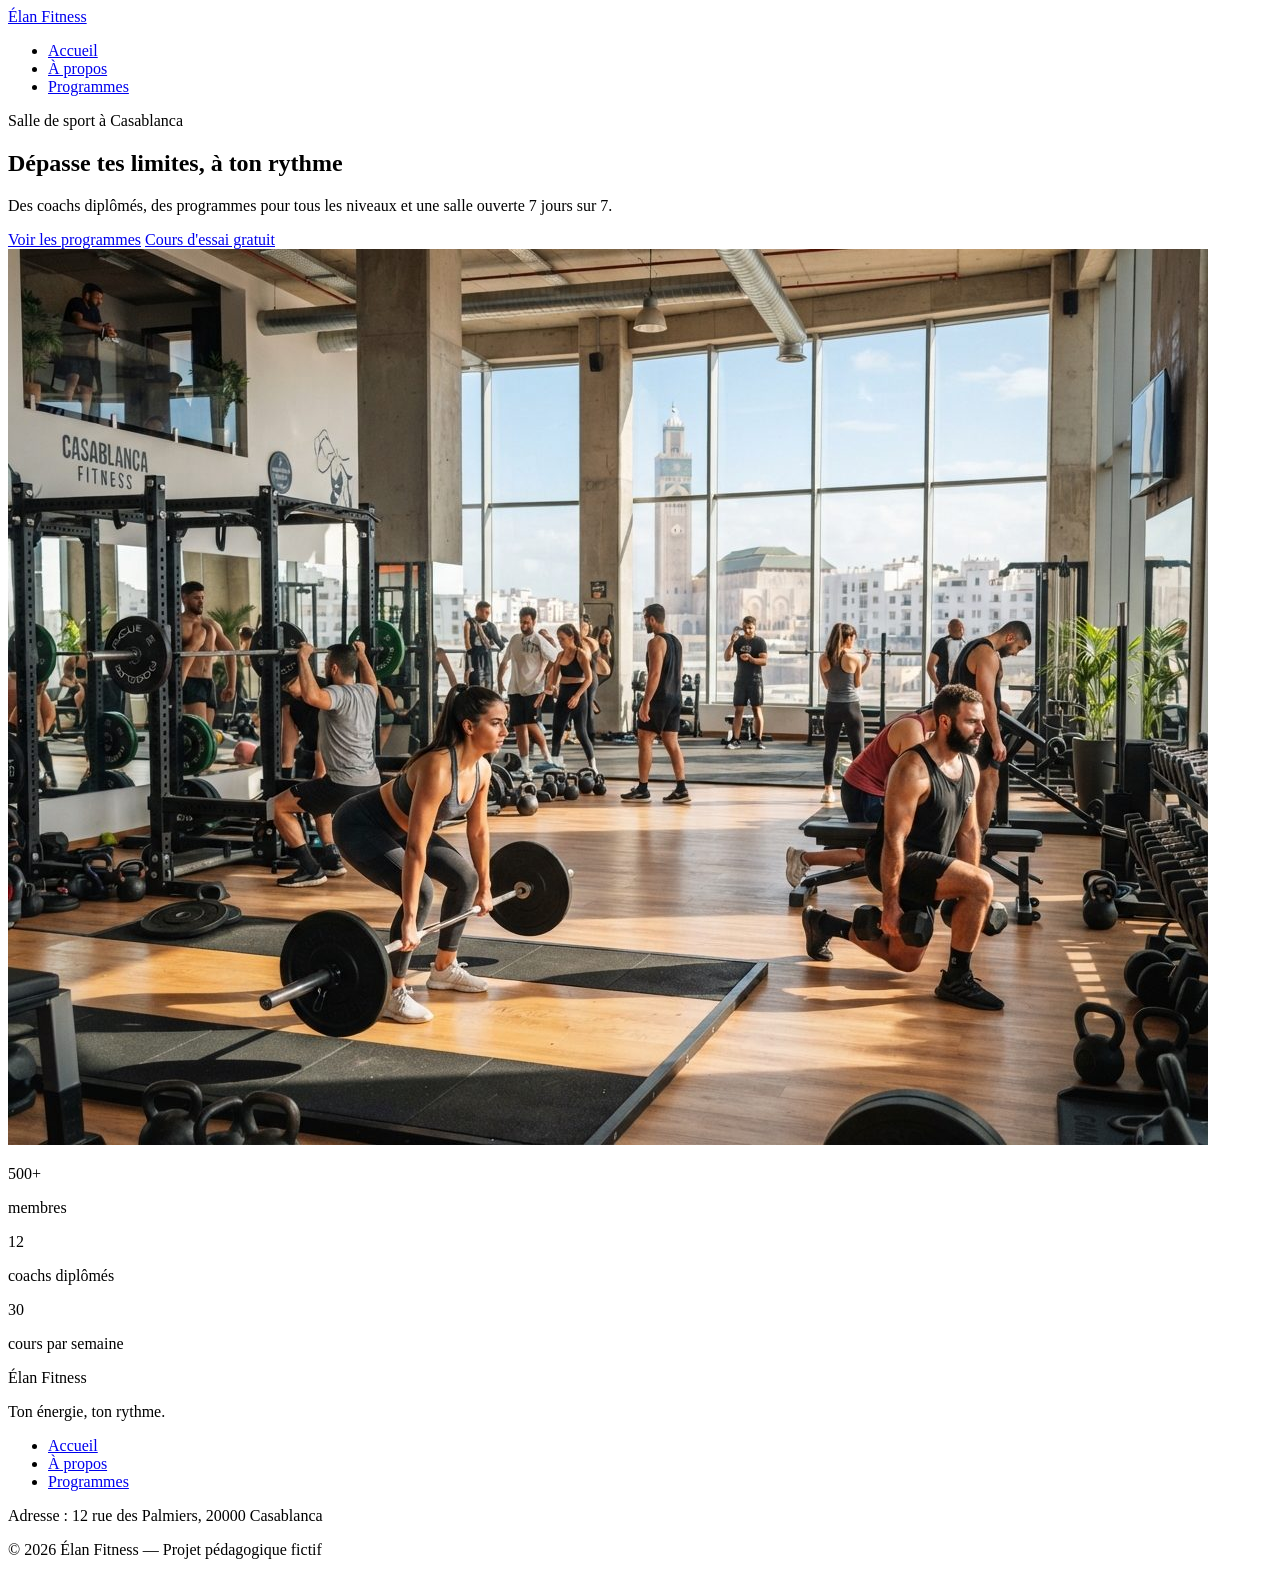
==== index.html @ 9bc46e68 "convert layout to multiple pages" ====
<!DOCTYPE html>
<html lang="fr">
<head>
  <meta charset="UTF-8">
  <meta name="viewport" content="width=device-width, initial-scale=1">
  <meta name="description" content="Élan Fitness, salle de sport à Casablanca : musculation, yoga, cardio et boxe fitness avec des coachs diplômés. Réservez votre cours d'essai gratuit.">
  <title>Élan Fitness | Salle de sport à Casablanca</title>

  <link rel="preconnect" href="https://fonts.googleapis.com">
  <link rel="preconnect" href="https://fonts.gstatic.com" crossorigin>
  <link href="https://fonts.googleapis.com/css2?family=Inter:wght@400;500;600&family=Poppins:wght@600;700;800&display=swap" rel="stylesheet">
  <link rel="stylesheet" href="style.css">

</head>

<body>

  <header class="en-tete">
    <div class="conteneur en-tete-contenu">
      <a href="#accueil" class="logo">Élan Fitness</a>

      <nav aria-label="Navigation principale">
        <ul class="menu">
          <li><a href="index.html" class="lien-actif">Accueil</a></li>
          <li><a href="propose.html">À propos</a></li>
          <li><a href="programmes.html">Programmes</a></li>
        </ul>
      </nav>
    </div>
  </header>

  <main>

    <section id="accueil" class="hero">
      <div class="conteneur">

        <div class="hero-contenu">
          <div class="hero-texte">
            <p class="sur-titre">Salle de sport à Casablanca</p>
            <h1>Dépasse tes limites, à ton rythme</h1>
            <p class="hero-description">
              Des coachs diplômés, des programmes pour tous les niveaux et une salle ouverte 7 jours sur 7.
            </p>
            <div class="boutons">
              <a href="#programmes" class="bouton bouton-principal">Voir les programmes</a>
              <a href="#contact" class="bouton bouton-secondaire">Cours d'essai gratuit</a>
            </div>
          </div>

          <img class="hero-image" src="img/hero.jpg" alt="Des personnes s'entraînent dans une salle de sport lumineuse à Casablanca">
        </div>

        <div class="chiffres">
          <div class="chiffre">
            <p class="chiffre-nombre">500+</p>
            <p>membres</p>
          </div>
          <div class="chiffre">
            <p class="chiffre-nombre">12</p>
            <p>coachs diplômés</p>
          </div>
          <div class="chiffre">
            <p class="chiffre-nombre">30</p>
            <p>cours par semaine</p>
          </div>
        </div>

      </div>
    </section>

  </main>

  <footer class="pied-de-page">
    <div class="conteneur">

      <div class="pied-haut">
        <div>
          <p class="logo logo-clair">Élan Fitness</p>
          <p class="slogan">Ton énergie, ton rythme.</p>
        </div>

        <nav aria-label="Navigation du pied de page">
          <ul class="menu menu-pied">
            <li><a href="#accueil">Accueil</a></li>
            <li><a href="#a-propos">À propos</a></li>
            <li><a href="#programmes">Programmes</a></li>
          </ul>
        </nav>
      </div>

      <div class="pied-bas">
        <p>Adresse : 12 rue des Palmiers, 20000 Casablanca</p>
        <p>&copy; 2026 Élan Fitness — Projet pédagogique fictif</p>
      </div>

    </div>
  </footer>

</body>
</html>
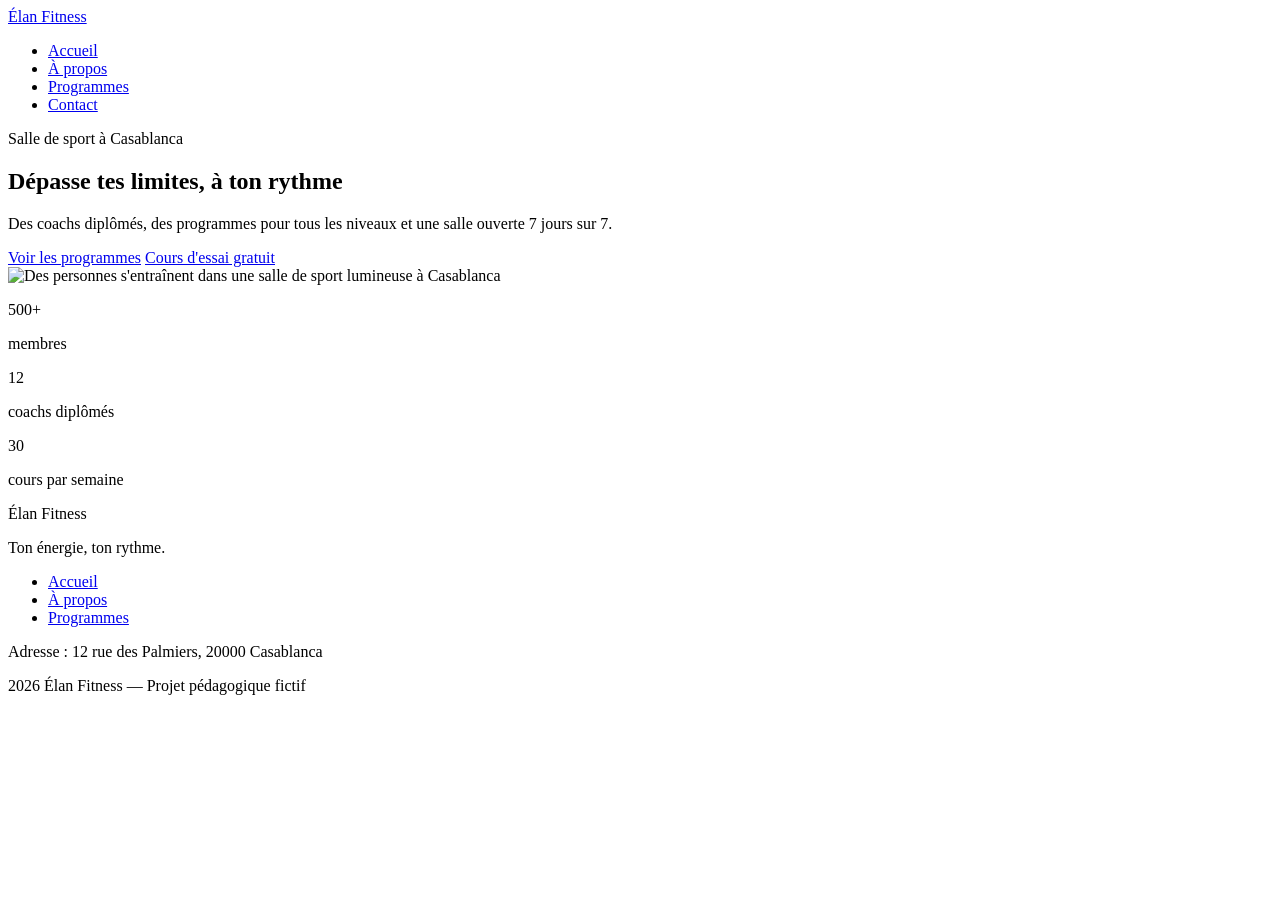
==== commit bd874eec: "convert layout to multiple pages (done)." ====
--- a/index.html
+++ b/index.html
@@ -24,6 +24,8 @@
           <li><a href="index.html" class="lien-actif">Accueil</a></li>
           <li><a href="propose.html">À propos</a></li>
           <li><a href="programmes.html">Programmes</a></li>
+          <li><a href="contact.html">Contact</a></li>
+
         </ul>
       </nav>
     </div>
@@ -90,7 +92,7 @@
 
       <div class="pied-bas">
         <p>Adresse : 12 rue des Palmiers, 20000 Casablanca</p>
-        <p>&copy; 2026 Élan Fitness — Projet pédagogique fictif</p>
+        <p>2026 Élan Fitness — Projet pédagogique fictif</p>
       </div>
 
     </div>
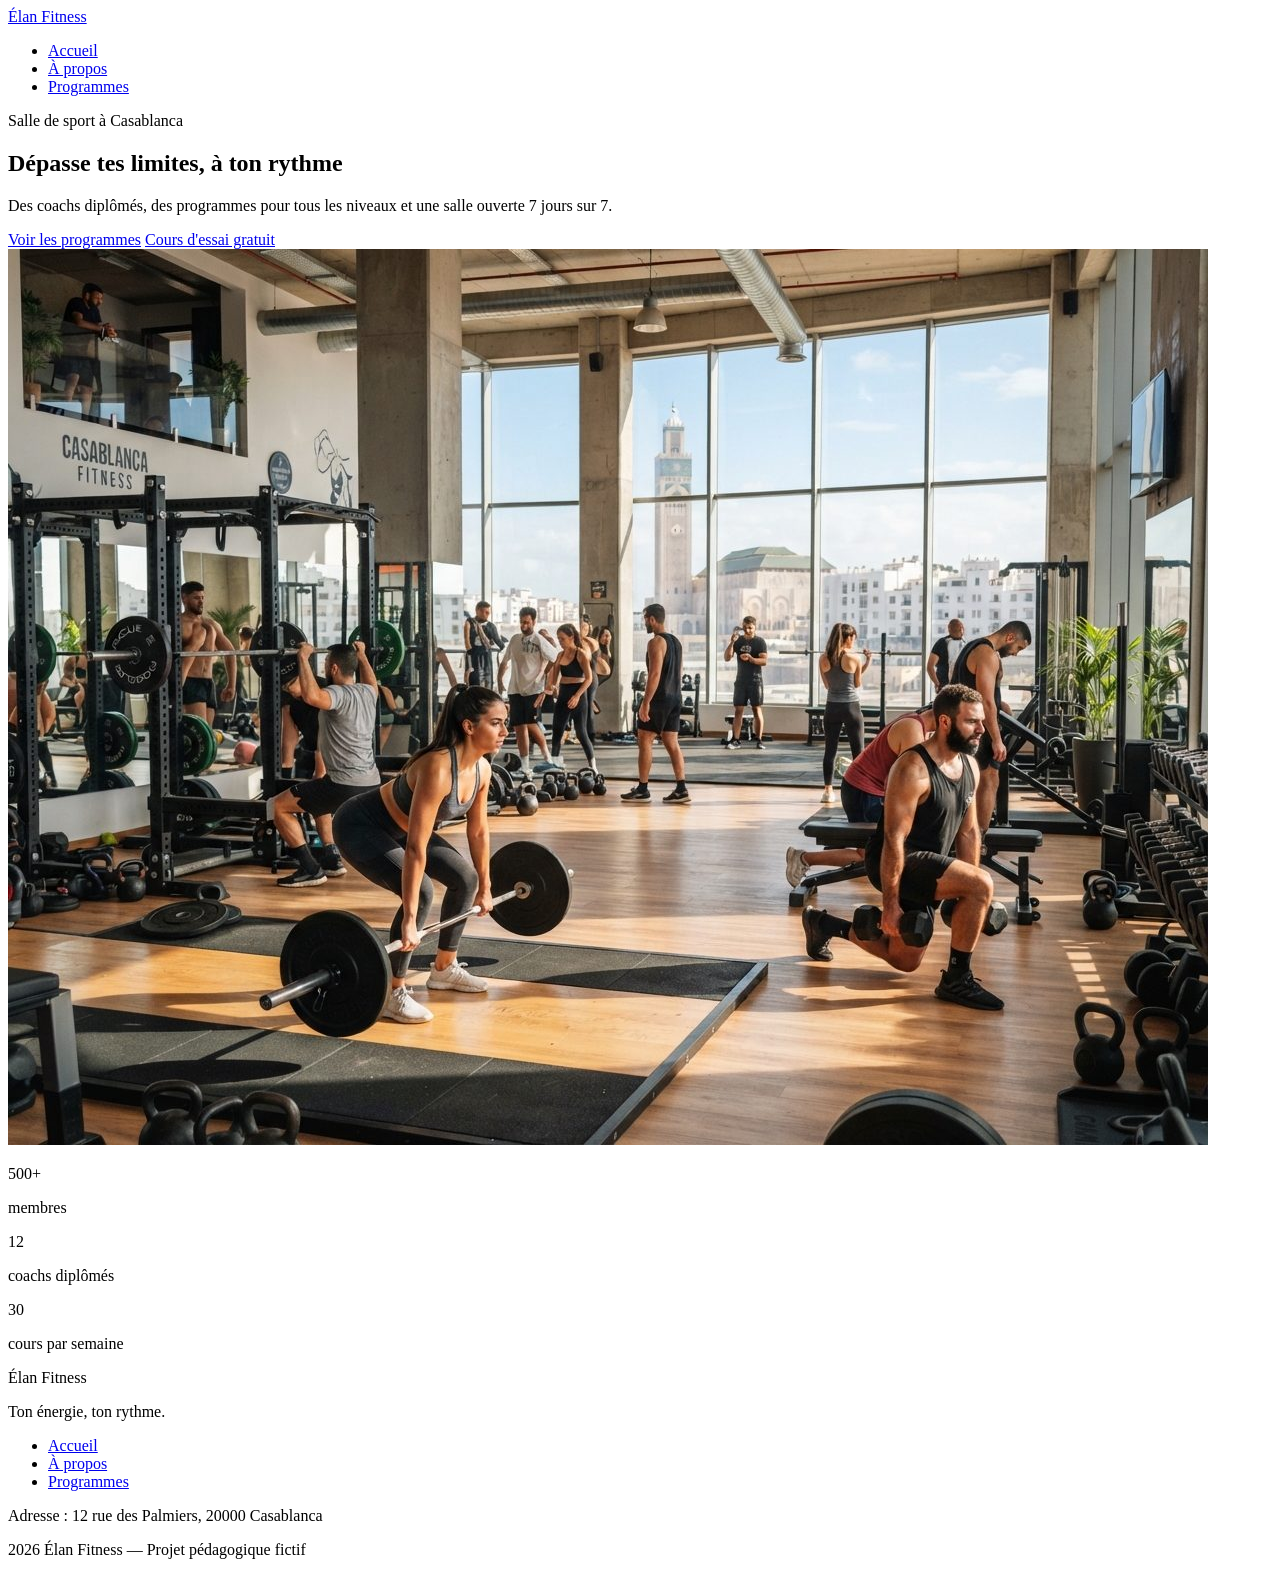
==== commit 2bba8415: "done" ====
--- a/index.html
+++ b/index.html
@@ -24,7 +24,7 @@
           <li><a href="index.html" class="lien-actif">Accueil</a></li>
           <li><a href="propose.html">À propos</a></li>
           <li><a href="programmes.html">Programmes</a></li>
-          <li><a href="contact.html">Contact</a></li>
+          
 
         </ul>
       </nav>
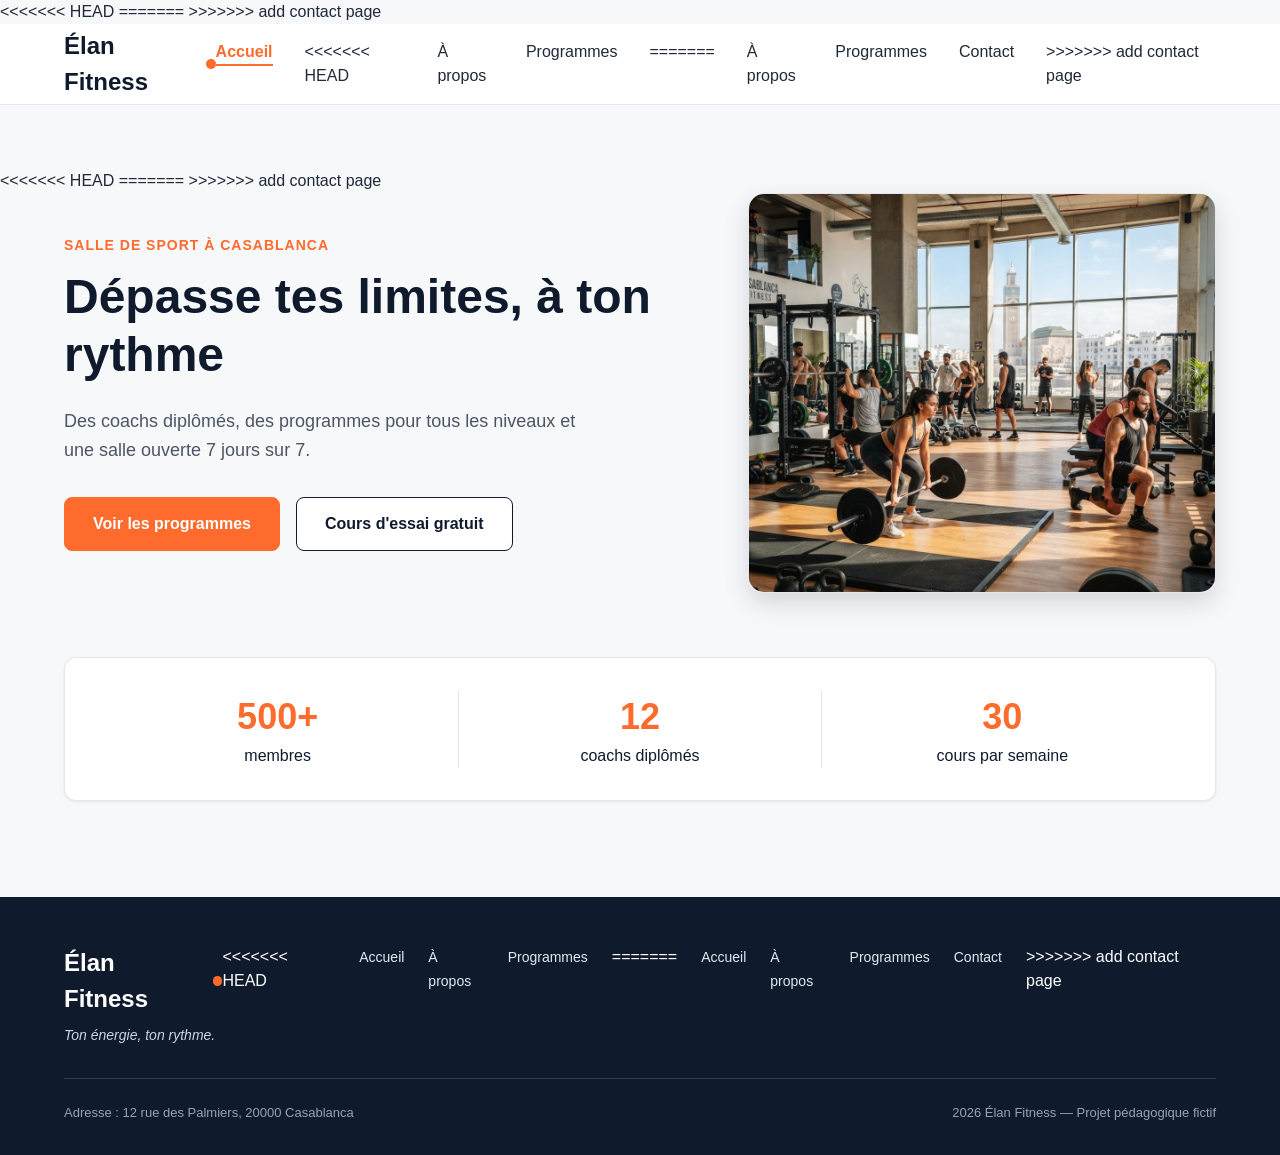
==== commit 8a22309d: "add contact page" ====
--- a/index.html
+++ b/index.html
@@ -10,7 +10,11 @@
   <link rel="preconnect" href="https://fonts.gstatic.com" crossorigin>
   <link href="https://fonts.googleapis.com/css2?family=Inter:wght@400;500;600&family=Poppins:wght@600;700;800&display=swap" rel="stylesheet">
   <link rel="stylesheet" href="style.css">
+<<<<<<< HEAD
 
+=======
+  <link rel="icon" type="image/svg+xml" href="svd.svg">
+>>>>>>> add contact page
 </head>
 
 <body>
@@ -22,9 +26,15 @@
       <nav aria-label="Navigation principale">
         <ul class="menu">
           <li><a href="index.html" class="lien-actif">Accueil</a></li>
+<<<<<<< HEAD
           <li><a href="propose.html">À propos</a></li>
           <li><a href="programmes.html">Programmes</a></li>
           
+=======
+          <li><a href="propose.html" >À propos</a></li>
+          <li><a href="programmes.html">Programmes</a></li>
+          <li><a href="contact.html">Contact</a></li>
+>>>>>>> add contact page
 
         </ul>
       </nav>
@@ -34,6 +44,10 @@
   <main>
 
     <section id="accueil" class="hero">
+<<<<<<< HEAD
+=======
+
+>>>>>>> add contact page
       <div class="conteneur">
 
         <div class="hero-contenu">
@@ -83,9 +97,16 @@
 
         <nav aria-label="Navigation du pied de page">
           <ul class="menu menu-pied">
-            <li><a href="#accueil">Accueil</a></li>
-            <li><a href="#a-propos">À propos</a></li>
-            <li><a href="#programmes">Programmes</a></li>
+<<<<<<< HEAD
+            <li><a href="index.html">Accueil</a></li>
+            <li><a href="propose.html">À propos</a></li>
+            <li><a href="programmes.html">Programmes</a></li>
+=======
+            <li><a href="index.html" >Accueil</a></li>
+          <li><a href="propose.html" >À propos</a></li>
+          <li><a href="programmes.html">Programmes</a></li>
+          <li><a href="contact.html">Contact</a></li>
+>>>>>>> add contact page
           </ul>
         </nav>
       </div>
--- a/style.css
+++ b/style.css
@@ -0,0 +1,607 @@
+* {
+  box-sizing: border-box;
+  margin: 0;
+  padding: 0;
+}
+
+html {
+  scroll-behavior: smooth;
+}
+
+body {
+  font-family: 'Inter', Arial, sans-serif;
+  font-size: 16px;
+  line-height: 1.5;
+  color: #1F2937;
+  background-color: #F7F8FA;
+}
+
+h1, h2, h3, h4 {
+  font-family: 'Poppins', Arial, sans-serif;
+  color: #0F1B2D;
+}
+
+a {
+  color: inherit;
+  text-decoration: none;
+}
+
+ul {
+  list-style: none;
+}
+
+img {
+  display: block;
+  max-width: 100%;
+}
+
+a:focus-visible,
+button:focus-visible {
+  outline: 3px solid #FF6B2C;
+  outline-offset: 2px;
+}
+
+.conteneur {
+  width: 100%;
+  max-width: 1200px;
+  margin: 0 auto;
+  padding: 0 24px;
+}
+
+.section {
+  padding: 96px 0;
+}
+
+.section-blanche {
+  background-color: #FFFFFF;
+  border-top: 1px solid #E5E7EB;
+  border-bottom: 1px solid #E5E7EB;
+}
+
+.section-titre {
+  max-width: 640px;
+  margin: 0 auto 64px;
+  text-align: center;
+}
+
+.section-titre h2 {
+  font-size: 32px;
+  margin-bottom: 16px;
+}
+
+.section-titre h3 {
+  font-size: 26px;
+  margin-bottom: 12px;
+}
+
+.section-titre p {
+  color: #4B5563;
+}
+
+.sur-titre {
+  font-size: 14px;
+  font-weight: 600;
+  color: #FF6B2C;
+  text-transform: uppercase;
+  letter-spacing: 1px;
+  margin-bottom: 12px;
+}
+
+.bouton {
+  display: inline-block;
+  padding: 14px 28px;
+  border-radius: 8px;
+  font-size: 16px;
+  font-weight: 600;
+  text-align: center;
+  cursor: pointer;
+}
+
+.bouton-principal {
+  background-color: #FF6B2C;
+  border: 1px solid #FF6B2C;
+  color: #FFFFFF;
+}
+
+.bouton-principal:hover {
+  background-color: #F05817;
+}
+
+.bouton-secondaire {
+  background-color: #FFFFFF;
+  border: 1px solid #0F1B2D;
+  color: #0F1B2D;
+}
+
+.bouton-secondaire:hover {
+  background-color: #F3F4F6;
+}
+
+.cartes {
+  display: flex;
+  gap: 24px;
+}
+
+.carte {
+  flex: 1;
+  background-color: #FFFFFF;
+  border: 1px solid #E5E7EB;
+  border-radius: 12px;
+  box-shadow: 0 1px 3px rgba(15, 27, 45, 0.08);
+}
+
+.icone {
+  width: 48px;
+  height: 48px;
+  background-color: #FFF0EA;
+  border-radius: 8px;
+  display: flex;
+  align-items: center;
+  justify-content: center;
+}
+
+.icone img {
+  width: 24px;
+  height: 24px;
+}
+
+.icone-petite {
+  width: 32px;
+  height: 32px;
+  border-radius: 50%;
+}
+
+.icone-petite img {
+  width: 16px;
+  height: 16px;
+}
+
+.en-tete {
+  position: sticky;
+  top: 0;
+  z-index: 10;
+  background-color: #FFFFFF;
+  border-bottom: 1px solid #E5E7EB;
+}
+
+.en-tete-contenu {
+  height: 80px;
+  display: flex;
+  align-items: center;
+  justify-content: space-between;
+}
+
+.logo {
+  display: flex;
+  align-items: center;
+  font-family: 'Poppins', Arial, sans-serif;
+  font-size: 24px;
+  font-weight: 700;
+  color: #0F1B2D;
+}
+
+.logo::after {
+  content: "";
+  width: 10px;
+  height: 10px;
+  margin-left: 8px;
+  background-color: #FF6B2C;
+  border-radius: 50%;
+}
+
+.menu {
+  display: flex;
+  gap: 32px;
+}
+
+.menu a {
+  font-weight: 500;
+  padding-bottom: 4px;
+  border-bottom: 2px solid transparent;
+}
+
+.menu a:hover {
+  color: #FF6B2C;
+}
+
+.menu .lien-actif {
+  color: #FF6B2C;
+  font-weight: 600;
+  border-bottom-color: #FF6B2C;
+}
+
+.hero {
+  padding: 64px 0 96px;
+}
+
+.hero-contenu {
+  display: flex;
+  align-items: center;
+  gap: 32px;
+}
+
+.hero-texte {
+  flex: 7;
+}
+
+.hero-texte h1 {
+  font-size: 48px;
+  font-weight: 800;
+  line-height: 1.2;
+  margin-bottom: 24px;
+}
+
+.hero-description {
+  max-width: 520px;
+  font-size: 18px;
+  line-height: 1.6;
+  color: #4B5563;
+  margin-bottom: 32px;
+}
+
+.boutons {
+  display: flex;
+  flex-wrap: wrap;
+  gap: 16px;
+}
+
+.hero-image {
+  flex: 5;
+  min-width: 0;
+  height: 400px;
+  object-fit: cover;
+  border-radius: 16px;
+  border: 1px solid #E5E7EB;
+  box-shadow: 0 10px 25px rgba(15, 27, 45, 0.15);
+}
+
+.chiffres {
+  display: flex;
+  margin-top: 64px;
+  padding: 32px;
+  background-color: #FFFFFF;
+  border: 1px solid #E5E7EB;
+  border-radius: 12px;
+  box-shadow: 0 1px 3px rgba(15, 27, 45, 0.08);
+}
+
+.chiffre {
+  flex: 1;
+  text-align: center;
+  font-weight: 500;
+  color: #0F1B2D;
+}
+
+.chiffre + .chiffre {
+  border-left: 1px solid #E5E7EB;
+}
+
+.chiffre-nombre {
+  font-family: 'Poppins', Arial, sans-serif;
+  font-size: 36px;
+  font-weight: 800;
+  color: #FF6B2C;
+}
+
+.carte-avantage {
+  padding: 24px;
+  background-color: #F7F8FA;
+  box-shadow: none;
+}
+
+.carte-avantage .icone {
+  margin-bottom: 20px;
+}
+
+.carte-avantage h3 {
+  font-size: 20px;
+  margin-bottom: 8px;
+}
+
+.carte-avantage p {
+  color: #4B5563;
+  line-height: 1.6;
+}
+
+.apropos-contenu {
+  display: flex;
+  align-items: center;
+  gap: 64px;
+}
+
+.apropos-texte {
+  flex: 7;
+}
+
+.apropos-texte h2 {
+  font-size: 36px;
+  line-height: 1.2;
+  margin-bottom: 20px;
+}
+
+.apropos-texte p {
+  color: #4B5563;
+  line-height: 1.7;
+  margin-bottom: 16px;
+}
+
+.valeurs {
+  display: flex;
+  gap: 16px;
+  margin-top: 32px;
+}
+
+.valeur {
+  flex: 1;
+  display: flex;
+  align-items: center;
+  gap: 12px;
+  padding: 12px 16px;
+  background-color: #FFFFFF;
+  border: 1px solid #E5E7EB;
+  border-radius: 12px;
+  font-family: 'Poppins', Arial, sans-serif;
+  font-size: 14px;
+  font-weight: 600;
+  color: #0F1B2D;
+}
+
+.apropos-image {
+  flex: 5;
+  min-width: 0;
+  height: 360px;
+  object-fit: cover;
+  border-radius: 16px;
+  box-shadow: 0 10px 25px rgba(15, 27, 45, 0.15);
+}
+
+.carte-programme {
+  display: flex;
+  flex-direction: column;
+  overflow: hidden;
+}
+
+.carte-programme > img {
+  width: 100%;
+  height: 200px;
+  object-fit: cover;
+}
+
+.programme-corps {
+  flex: 1;
+  display: flex;
+  flex-direction: column;
+  padding: 20px;
+}
+
+.programme-corps h3 {
+  font-size: 20px;
+  margin-bottom: 8px;
+}
+
+.programme-corps p {
+  font-size: 15px;
+  color: #4B5563;
+}
+
+.etiquette {
+  align-self: flex-start;
+  padding: 4px 10px;
+  margin-bottom: 12px;
+  border-radius: 6px;
+  font-size: 12px;
+  font-weight: 600;
+}
+
+.etiquette-orange {
+  background-color: #FFEDE5;
+  color: #C2410C;
+}
+
+.etiquette-bleue {
+  background-color: #DBEAFE;
+  color: #1D4ED8;
+}
+
+.etiquette-verte {
+  background-color: #D1FAE5;
+  color: #047857;
+}
+
+.programme-corps .duree {
+  display: flex;
+  align-items: center;
+  gap: 8px;
+  margin-top: auto;
+  padding-top: 16px;
+  border-top: 1px solid #E5E7EB;
+  font-size: 13px;
+  font-weight: 600;
+  color: #0F1B2D;
+}
+
+.programme-corps h3 + p {
+  margin-bottom: 16px;
+}
+
+.duree img {
+  width: 16px;
+  height: 16px;
+}
+
+.formules {
+  margin-top: 96px;
+}
+
+.formule {
+  position: relative;
+  display: flex;
+  flex-direction: column;
+  padding: 28px;
+}
+
+.formule h4 {
+  font-size: 20px;
+}
+
+.prix {
+  margin: 8px 0 16px;
+  font-family: 'Poppins', Arial, sans-serif;
+  font-size: 30px;
+  font-weight: 800;
+  color: #FF6B2C;
+}
+
+.prix span {
+  font-family: 'Inter', Arial, sans-serif;
+  font-size: 16px;
+  font-weight: 500;
+  color: #4B5563;
+}
+
+.prix-note {
+  margin: -8px 0 16px;
+  font-size: 13px;
+  color: #4B5563;
+}
+
+.formule-liste {
+  flex: 1;
+  margin-bottom: 24px;
+}
+
+.formule-liste li {
+  padding-left: 28px;
+  margin-bottom: 12px;
+  font-size: 15px;
+  background-image: url('img/icone-check.svg');
+  background-repeat: no-repeat;
+  background-position: left center;
+  background-size: 16px;
+}
+
+.formule .bouton {
+  display: block;
+}
+
+.formule-populaire {
+  border: 2px solid #FF6B2C;
+  box-shadow: 0 10px 25px rgba(255, 107, 44, 0.2);
+}
+
+.badge-populaire {
+  position: absolute;
+  top: -14px;
+  left: 50%;
+  transform: translateX(-50%);
+  padding: 4px 14px;
+  background-color: #FF6B2C;
+  border-radius: 999px;
+  font-size: 12px;
+  font-weight: 700;
+  text-transform: uppercase;
+  color: #FFFFFF;
+}
+
+.pied-de-page {
+  padding: 48px 0 32px;
+  background-color: #0F1B2D;
+  color: #FFFFFF;
+}
+
+.pied-haut {
+  display: flex;
+  justify-content: space-between;
+  align-items: flex-start;
+  padding-bottom: 32px;
+  border-bottom: 1px solid rgba(255, 255, 255, 0.15);
+}
+
+.logo-clair {
+  color: #FFFFFF;
+}
+
+.slogan {
+  margin-top: 8px;
+  font-size: 14px;
+  font-style: italic;
+  color: #CBD5E1;
+}
+
+.menu-pied {
+  gap: 24px;
+}
+
+.menu-pied a {
+  font-size: 14px;
+  font-weight: 400;
+  color: #E2E8F0;
+}
+
+.pied-bas {
+  display: flex;
+  justify-content: space-between;
+  margin-top: 24px;
+  font-size: 13px;
+  color: #94A3B8;
+}
+<<<<<<< HEAD
+=======
+.contact {
+  background-image: url('photo.jpg');
+  background-size: cover;
+  background-position: center;
+  min-height: 83vh;
+  display: flex;
+  flex-direction: column; 
+  align-items: center;
+  justify-content: space-between;
+  padding-top: 20px;
+}
+.formulaire1 {
+  background-color: rgba(255, 255, 255, 0.85);
+  border-radius: 10px;
+  width: 100%;
+  max-width: 500px;
+  padding: 20px;
+  box-sizing: border-box;
+}
+.formulaire1 input,
+.formulaire1 textarea {
+  width: 100%;
+  padding: 10px;
+  margin: 5px 0 15px 0;
+  border: 1px solid #ccc;
+  border-radius: 5px;
+  box-sizing: border-box;
+}
+.button1 {
+  background-color: rgb(98, 193, 98);
+  color: white;
+  border: none;
+  border-radius: 8px;
+  padding: 10px;
+  width: 100%;
+  cursor: pointer;
+}
+.contact-info {
+  background-color: rgba(255, 255, 255, 0.85);
+  width: 100%;
+  padding: 20px 0;
+  box-sizing: border-box;
+  justify-content: space-around; 
+  display: flex;
+  text-align: center;
+}
+.contact-info div {
+  display: flex;
+  flex-direction: column; 
+  gap: 5px;
+}
+.titre {
+  text-align: center;
+  background-color: rgb(236, 207, 135);
+  padding: 10px 0;
+  margin: 0;
+}
+>>>>>>> add contact page
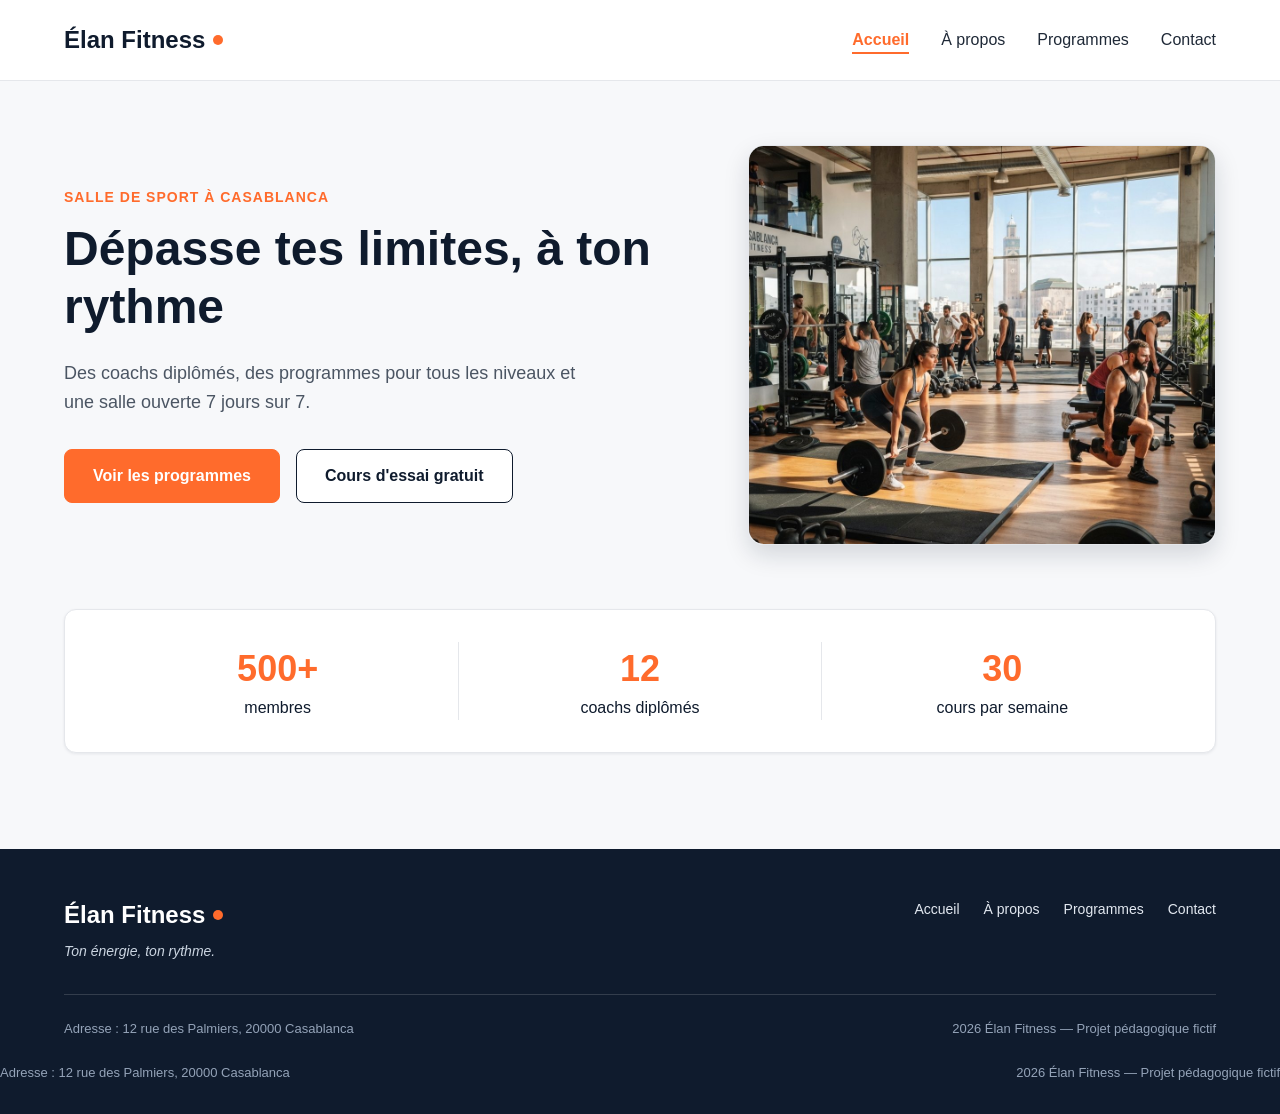
==== commit e814b542: "add contact page" ====
--- a/index.html
+++ b/index.html
@@ -10,11 +10,7 @@
   <link rel="preconnect" href="https://fonts.gstatic.com" crossorigin>
   <link href="https://fonts.googleapis.com/css2?family=Inter:wght@400;500;600&family=Poppins:wght@600;700;800&display=swap" rel="stylesheet">
   <link rel="stylesheet" href="style.css">
-<<<<<<< HEAD
-
-=======
   <link rel="icon" type="image/svg+xml" href="svd.svg">
->>>>>>> add contact page
 </head>
 
 <body>
@@ -26,15 +22,10 @@
       <nav aria-label="Navigation principale">
         <ul class="menu">
           <li><a href="index.html" class="lien-actif">Accueil</a></li>
-<<<<<<< HEAD
           <li><a href="propose.html">À propos</a></li>
           <li><a href="programmes.html">Programmes</a></li>
+          <li><a href="contact.html">Contact</a></li>
           
-=======
-          <li><a href="propose.html" >À propos</a></li>
-          <li><a href="programmes.html">Programmes</a></li>
-          <li><a href="contact.html">Contact</a></li>
->>>>>>> add contact page
 
         </ul>
       </nav>
@@ -44,10 +35,6 @@
   <main>
 
     <section id="accueil" class="hero">
-<<<<<<< HEAD
-=======
-
->>>>>>> add contact page
       <div class="conteneur">
 
         <div class="hero-contenu">
@@ -97,16 +84,21 @@
 
         <nav aria-label="Navigation du pied de page">
           <ul class="menu menu-pied">
-<<<<<<< HEAD
+
             <li><a href="index.html">Accueil</a></li>
             <li><a href="propose.html">À propos</a></li>
             <li><a href="programmes.html">Programmes</a></li>
-=======
-            <li><a href="index.html" >Accueil</a></li>
-          <li><a href="propose.html" >À propos</a></li>
-          <li><a href="programmes.html">Programmes</a></li>
-          <li><a href="contact.html">Contact</a></li>
->>>>>>> add contact page
+            <li><a href="contact.html">Contact</a></li>
+          </ul>
+        </nav>
+      </div>
+
+      <div class="pied-bas">
+        <p>Adresse : 12 rue des Palmiers, 20000 Casablanca</p>
+        <p>2026 Élan Fitness — Projet pédagogique fictif</p>
+      </div>
+
+    </div>
           </ul>
         </nav>
       </div>
--- a/style.css
+++ b/style.css
@@ -545,8 +545,6 @@
   font-size: 13px;
   color: #94A3B8;
 }
-<<<<<<< HEAD
-=======
 .contact {
   background-image: url('photo.jpg');
   background-size: cover;
@@ -604,4 +602,3 @@
   padding: 10px 0;
   margin: 0;
 }
->>>>>>> add contact page
